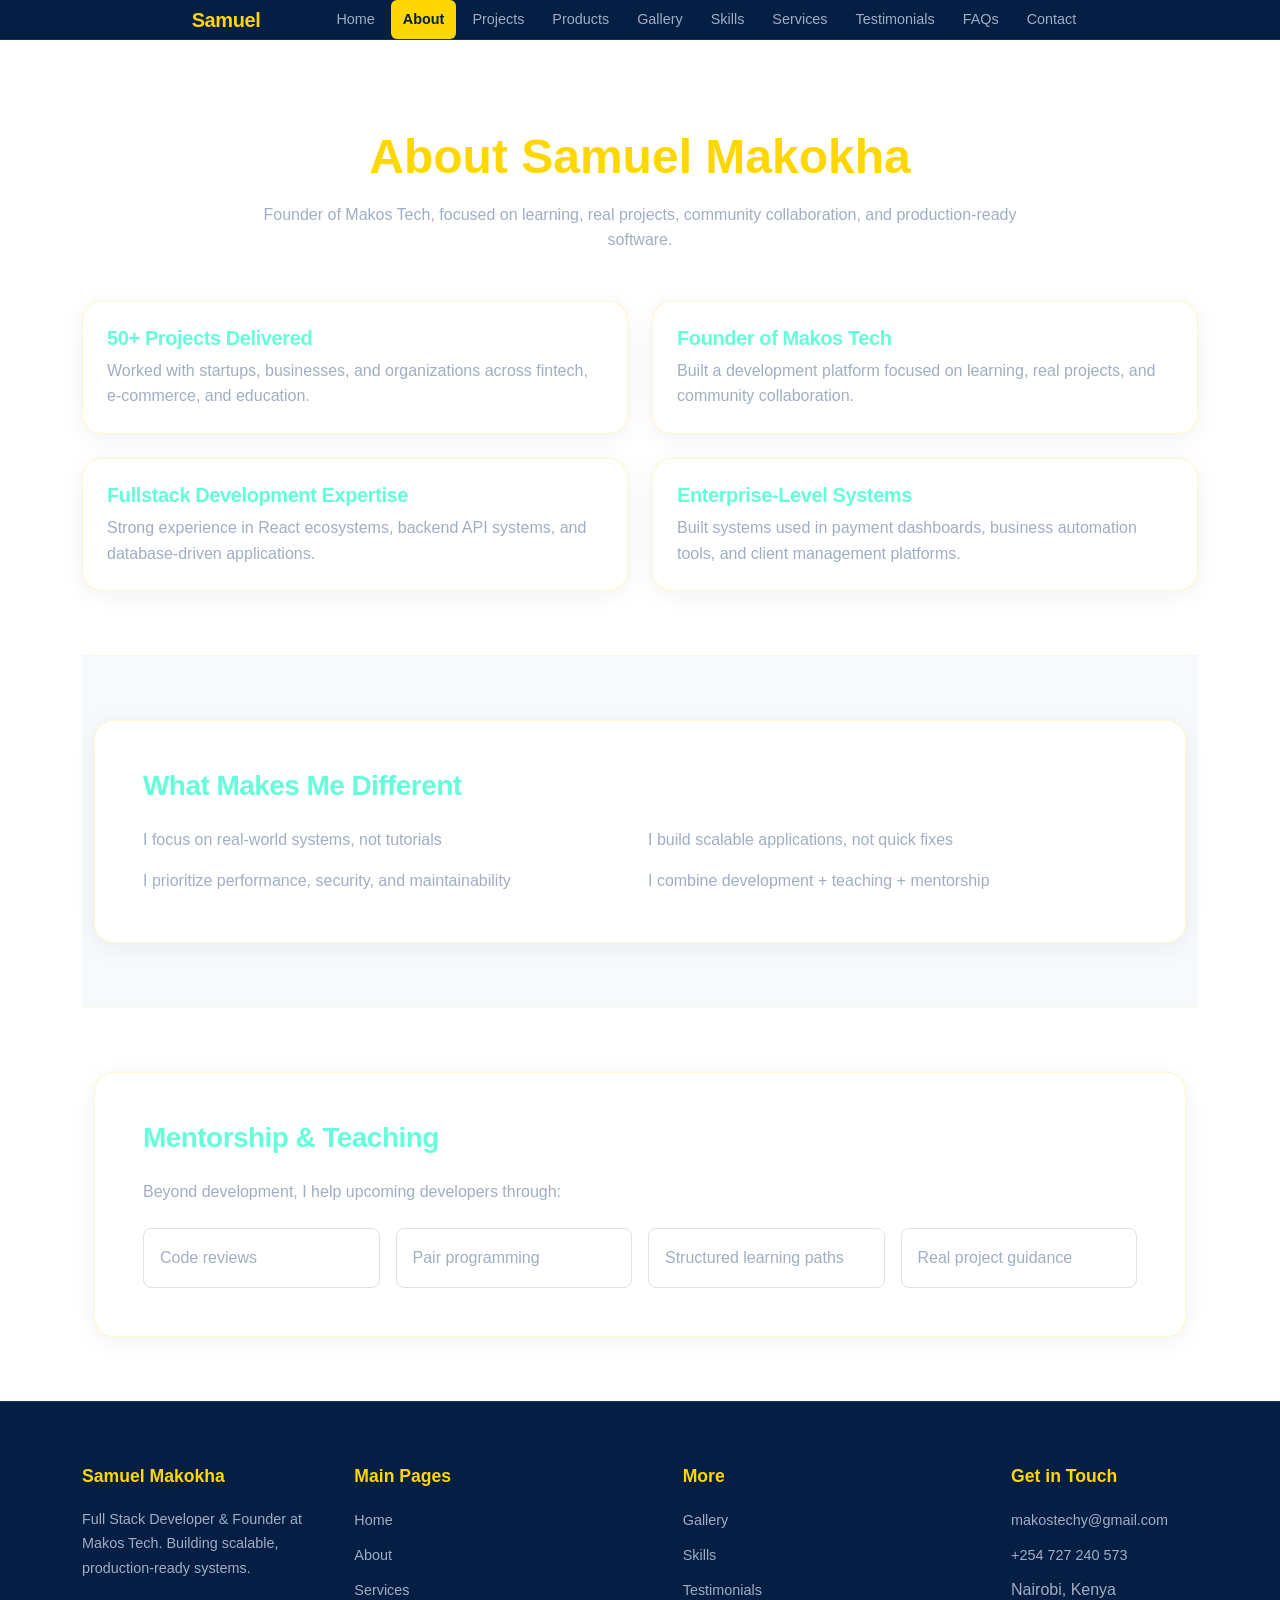
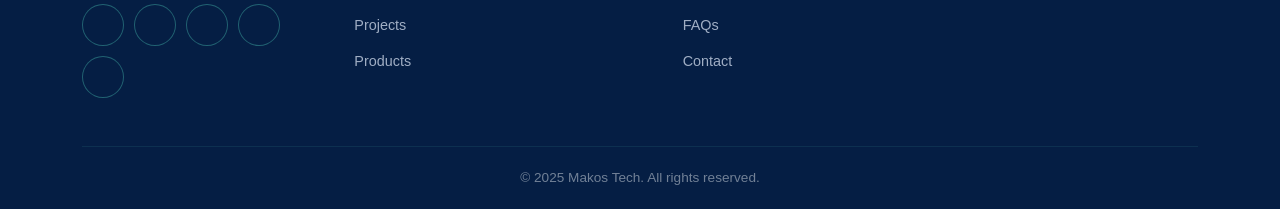
==== about.html @ fe68d0ce "footer to be global" ====
<!DOCTYPE html>
<html lang="en">
<head>
  <meta charset="utf-8">
  <meta name="viewport" content="width=device-width, initial-scale=1">
  <title>About - Samuel Makokha</title>
  <link href="https://cdn.jsdelivr.net/npm/bootstrap@5.3.8/dist/css/bootstrap.min.css" rel="stylesheet">
  <link rel="stylesheet" href="style.css">
</head>
<body>
  <nav class="nav" aria-label="Main navigation">
    <div class="nav-wrap">
      <a class="nav-brand" href="index.html">Samuel</a>
      <input class="nav-check" id="nav-open" type="checkbox" aria-label="Open navigation">
      <label class="nav-toggle" for="nav-open" aria-label="Toggle navigation">
        <span></span>
        <span></span>
        <span></span>
      </label>
      <div class="nav-menu">
        <ul class="nav-list">
          <li class="nav-item"><a class="nav-link" href="index.html">Home</a></li>
          <li class="nav-item"><a class="nav-link is-active" href="about.html">About</a></li>
          <li class="nav-item"><a class="nav-link" href="projects.html">Projects</a></li>
          <li class="nav-item"><a class="nav-link" href="products.html">Products</a></li>
          <li class="nav-item"><a class="nav-link" href="gallery.html">Gallery</a></li>
          <li class="nav-item"><a class="nav-link" href="skills.html">Skills</a></li>
          <li class="nav-item"><a class="nav-link" href="services.html">Services</a></li>
          <li class="nav-item"><a class="nav-link" href="testimonials.html">Testimonials</a></li>
          <li class="nav-item"><a class="nav-link" href="faqs.html">FAQs</a></li>
          <li class="nav-item"><a class="nav-link" href="contact.html">Contact</a></li>
        </ul>
      </div>
    </div>
  </nav>

  <main class="container mt-4">
    <section class="section-block">
      <div class="text-center mb-5">
        <h1 class="page-title display-5 mb-3">About Samuel Makokha</h1>
        <p class="section-subtitle mx-auto" style="max-width: 760px;">Founder of Makos Tech, focused on learning, real projects, community collaboration, and production-ready software.</p>
      </div>

      <div class="row g-4">
        <div class="col-md-6">
          <article class="soft-card p-4 h-100">
            <h3 class="section-heading h5 mb-2">50+ Projects Delivered</h3>
            <p class="mb-0">Worked with startups, businesses, and organizations across fintech, e-commerce, and education.</p>
          </article>
        </div>
        <div class="col-md-6">
          <article class="soft-card p-4 h-100">
            <h3 class="section-heading h5 mb-2">Founder of Makos Tech</h3>
            <p class="mb-0">Built a development platform focused on learning, real projects, and community collaboration.</p>
          </article>
        </div>
        <div class="col-md-6">
          <article class="soft-card p-4 h-100">
            <h3 class="section-heading h5 mb-2">Fullstack Development Expertise</h3>
            <p class="mb-0">Strong experience in React ecosystems, backend API systems, and database-driven applications.</p>
          </article>
        </div>
        <div class="col-md-6">
          <article class="soft-card p-4 h-100">
            <h3 class="section-heading h5 mb-2">Enterprise-Level Systems</h3>
            <p class="mb-0">Built systems used in payment dashboards, business automation tools, and client management platforms.</p>
          </article>
        </div>
      </div>
    </section>

    <section class="section-block bg-blue-soft">
      <div class="container">
        <div class="soft-card p-4 p-md-5 mx-auto">
          <h2 class="section-heading h3 mb-4">What Makes Me Different</h2>
          <div class="row g-3">
            <div class="col-md-6">
              <p class="mb-0">I focus on real-world systems, not tutorials</p>
            </div>
            <div class="col-md-6">
              <p class="mb-0">I build scalable applications, not quick fixes</p>
            </div>
            <div class="col-md-6">
              <p class="mb-0">I prioritize performance, security, and maintainability</p>
            </div>
            <div class="col-md-6">
              <p class="mb-0">I combine development + teaching + mentorship</p>
            </div>
          </div>
        </div>
      </div>
    </section>

    <section class="section-block bg-white">
      <div class="container">
        <div class="soft-card p-4 p-md-5 mx-auto">
          <h2 class="section-heading h3 mb-4">Mentorship & Teaching</h2>
          <p class="section-subtitle mb-4">Beyond development, I help upcoming developers through:</p>
          <div class="row g-3">
            <div class="col-md-6 col-lg-3"><div class="feature-card border rounded-3 p-3 h-100">Code reviews</div></div>
            <div class="col-md-6 col-lg-3"><div class="feature-card border rounded-3 p-3 h-100">Pair programming</div></div>
            <div class="col-md-6 col-lg-3"><div class="feature-card border rounded-3 p-3 h-100">Structured learning paths</div></div>
            <div class="col-md-6 col-lg-3"><div class="feature-card border rounded-3 p-3 h-100">Real project guidance</div></div>
          </div>
        </div>
      </div>
    </section>
</main>

  <footer class="site-footer">
    <div class="container">
      <div class="footer-grid">
        <div class="footer-col">
          <h4 class="footer-heading">Samuel Makokha</h4>
          <p class="footer-text">Full Stack Developer & Founder at Makos Tech. Building scalable, production-ready systems.</p>
          <div class="social-links">
            <a class="social-link" href="https://github.com/makos-757" target="_blank" rel="noopener noreferrer" aria-label="GitHub"><i class="fa-brands fa-github"></i></a>
            <a class="social-link" href="https://www.linkedin.com/company/makos-tech/?viewAsMember=true" target="_blank" rel="noopener noreferrer" aria-label="LinkedIn"><i class="fa-brands fa-linkedin"></i></a>
            <a class="social-link" href="https://www.tiktok.com/@makostech" target="_blank" rel="noopener noreferrer" aria-label="TikTok"><i class="fa-brands fa-tiktok"></i></a>
            <a class="social-link" href="https://www.instagram.com/makostech/" target="_blank" rel="noopener noreferrer" aria-label="Instagram"><i class="fa-brands fa-instagram"></i></a>
            <a class="social-link" href="https://chat.whatsapp.com/KTQZyUIT5fdFhm53N8FenB?s=cl&p=i&ilr=4" target="_blank" rel="noopener noreferrer" aria-label="WhatsApp"><i class="fa-brands fa-whatsapp"></i></a>
          </div>
        </div>

        <div class="footer-col">
          <h4 class="footer-heading">Main Pages</h4>
          <ul class="footer-links">
            <li><a href="index.html">Home</a></li>
            <li><a href="about.html">About</a></li>
            <li><a href="services.html">Services</a></li>
            <li><a href="projects.html">Projects</a></li>
            <li><a href="products.html">Products</a></li>
          </ul>
        </div>

        <div class="footer-col">
          <h4 class="footer-heading">More</h4>
          <ul class="footer-links">
            <li><a href="gallery.html">Gallery</a></li>
            <li><a href="skills.html">Skills</a></li>
            <li><a href="testimonials.html">Testimonials</a></li>
            <li><a href="faqs.html">FAQs</a></li>
            <li><a href="contact.html">Contact</a></li>
          </ul>
        </div>

        <div class="footer-col">
          <h4 class="footer-heading">Get in Touch</h4>
          <ul class="footer-links">
            <li><a href="mailto:makostechy@gmail.com">makostechy@gmail.com</a></li>
            <li><a href="tel:+254727240573">+254 727 240 573</a></li>
            <li>Nairobi, Kenya</li>
          </ul>
        </div>
      </div>

      <div class="footer-bottom">
        <p>&copy; 2025 Makos Tech. All rights reserved.</p>
      </div>
    </div>
  </footer>
  <button id="scrollTopBtn" aria-label="Scroll to top" title="Back to top">&#8593;</button>
  <script src="https://cdn.jsdelivr.net/npm/bootstrap@5.3.8/dist/js/bootstrap.bundle.min.js"></script>
  <script src="main.js"></script>
</body>
</html>
---- style.css ----
/* ---Base Styles--- */
* {
  box-sizing: border-box;
  margin: 0;
  padding: 0;
  font-family: 'Poppins', sans-serif;
}

body {
  background: #ffffff;
  color: #a0aec4;
  line-height: 1.6;
}

a {
  color: #2b6cb0;
  text-decoration: none;
  transition: color 0.2s ease;
}

a:hover {
  color: #ffd700;
}

/* ---Navbar Styles--- */
.nav {
  background: #051e44;
  border-bottom: 1px solid rgba(255, 255, 255, 0.08);
  position: sticky;
  top: 0;
  z-index: 1000;
}

.nav-wrap {
  align-items: center;
  display: flex;
  gap: 4rem;
  margin: 0 auto;
  max-width: 1200px;
  padding: 0 1rem;
  position: relative;
}

.nav-brand {
  color: #ffd700;
  font-weight: 700;
  font-size: 1.25rem;
  text-decoration: none;
  letter-spacing: -0.02em;
}

.nav-menu {
  align-items: center;
  display: flex;
  margin-left: auto;
}

.nav-list {
  align-items: center;
  display: flex;
  gap: 0.25rem;
  list-style: none;
  margin: 0;
  padding: 0;
}

.nav-link {
  border-radius: 0.375rem;
  color: #a0aec4;
  display: block;
  padding: 0.5rem 0.75rem;
  text-decoration: none;
  font-size: 0.9rem;
  font-weight: 500;
  transition: background-color 0.2s ease, color 0.2s ease, transform 0.2s ease;
}

.nav-link:hover,
.nav-link:focus {
  background: rgba(255, 215, 0, 0.1);
  color: #ffd700;
}

.nav-link.is-active {
  background: #ffd700;
  color: #051e44;
  font-weight: 600;
}

.nav-check {
  display: none;
}

.nav-toggle {
  align-items: center;
  background: transparent;
  border: 1px solid rgba(255, 255, 255, 0.2);
  border-radius: 0.375rem;
  cursor: pointer;
  display: none;
  flex-direction: column;
  gap: 4px;
  justify-content: center;
  padding: 0.4rem 0.5rem;
  transition: background-color 0.2s ease;
}

.nav-toggle:hover {
  background: rgba(255, 215, 0, 0.1);
}

.nav-toggle span {
  background: #ffd700;
  border-radius: 999px;
  display: block;
  height: 2px;
  width: 20px;
}

/* ---Section Styles--- */
.section-block {
  padding: 4rem 0;
}

.section-block.compact {
  padding: 3rem 0;
}

.section-heading {
  color: #64ffda;
  font-weight: 800;
  letter-spacing: -0.02em;
}

.section-subtitle {
  color: #a0aec4;
}

/* ---Hero Styles--- */
.hero-section {
  background: #ffffff;
  border-bottom: 1px solid rgba(255, 215, 0, 0.15);
  overflow: hidden;
  position: relative;
}

.hero-section::before,
.hero-section::after {
  background: rgba(255, 215, 0, 0.06);
  border-radius: 999px;
  content: "";
  filter: blur(48px);
  position: absolute;
}

.hero-section::before {
  height: 18rem;
  left: -4rem;
  top: 4rem;
  width: 18rem;
}

.hero-section::after {
  height: 24rem;
  opacity: 0.5;
  right: -6rem;
  bottom: -8rem;
  width: 24rem;
}

.hero-left-card,
.hero-right-card,
.soft-card,
.project-card,
.skill-card,
.contact-card {
  background: #ffffff;
  border: 1px solid rgba(255, 215, 0, 0.2);
  border-radius: 1.25rem;
  box-shadow: 0 4px 24px rgba(5, 30, 68, 0.06);
}

.hero-left-card {
  align-items: center;
  display: flex;
  flex-direction: column;
  justify-content: center;
  min-height: 100%;
  padding: 2rem;
  text-align: center;
}

.hero-image {
  border: 4px solid rgba(255, 215, 0, 0.2);
  border-radius: 2rem;
  height: 100%;
  max-height: 420px;
  object-fit: cover;
  width: 100%;
}

/* ---Cards & Components--- */
.pill {
  align-items: center;
  background: rgba(255, 215, 0, 0.08);
  border: 1px solid rgba(255, 215, 0, 0.25);
  border-radius: 999px;
  color: #ffd700;
  display: inline-flex;
  font-size: 0.9rem;
  font-weight: 700;
  gap: 0.4rem;
  margin-bottom: 1rem;
  padding: 0.45rem 0.85rem;
}

.service-card,
.feature-card,
.project-card,
.skill-card,
.contact-card {
  transition: transform 0.2s ease, border-color 0.2s ease, box-shadow 0.2s ease;
}

.service-card:hover,
.feature-card:hover,
.project-card:hover,
.skill-card:hover,
.contact-card:hover {
  border-color: #ffd700;
  box-shadow: 0 8px 32px rgba(255, 215, 0, 0.1);
  transform: translateY(-3px);
}

.skill-group {
  background: #ffffff;
  border: 1px solid rgba(255, 215, 0, 0.2);
  border-radius: 1rem;
  padding: 1.5rem;
}

.skill-row {
  margin-bottom: 1rem;
}

.skill-label {
  color: #1a202c;
  font-size: 0.95rem;
  font-weight: 700;
}

.skill-percent {
  color: #ffd700;
  font-weight: 800;
}

.skill-track {
  background: rgba(255, 215, 0, 0.12);
  border-radius: 999px;
  height: 0.65rem;
  overflow: hidden;
}

.skill-fill {
  background: linear-gradient(90deg, #ffd700, #e6c200);
  border-radius: 999px;
  height: 100%;
}

.page-title {
  color: #64ffda;
  font-weight: 800;
}

/* ---Utility Classes--- */
.bg-blue-soft {
  background: #f7fafc;
  border-bottom: 1px solid rgba(255, 215, 0, 0.08);
  border-top: 1px solid rgba(255, 215, 0, 0.08);
}

.bg-white {
  background: #ffffff;
}

.bg-blue-dark {
  background: #051e44;
  color: #a0aec4;
}

.text-primary {
  color: #ffd700 !important;
}

.text-dark {
  color: #1a202c !important;
}

.text-secondary {
  color: #a0aec4 !important;
}

.text-muted {
  color: #a0aec4 !important;
}

.text-blue {
  color: #64ffda !important;
}

.lead {
  color: #1a202c;
  font-weight: 600;
}

.display-5 {
  color: #ffd700;
}

.badge {
  font-weight: 600;
}

/* ---Lists--- */
.list-check {
  list-style: none;
  padding-left: 0;
}

.list-check li {
  margin-bottom: 0.5rem;
  padding-left: 1.75rem;
  position: relative;
}

.list-check li::before {
  color: #ffd700;
  content: "✓";
  font-weight: 900;
  left: 0;
  position: absolute;
}

.feature-list {
  padding-left: 1.25rem;
}

.feature-list li {
  margin-bottom: 0.35rem;
}

/* ---Social Links--- */
.social-links {
  display: flex;
  flex-wrap: wrap;
  gap: 0.65rem;
}

.social-link {
  align-items: center;
  background: #051e44;
  border: 1px solid rgba(100, 255, 218, 0.3);
  border-radius: 999px;
  color: #64ffda;
  display: inline-flex;
  font-weight: 800;
  height: 2.6rem;
  justify-content: center;
  text-decoration: none;
  transition: all 0.2s ease;
  width: 2.6rem;
}

.social-link:hover {
  background: #64ffda;
  color: #051e44;
  border-color: #64ffda;
  transform: translateY(-2px);
}

/* ---FAQs Accordion--- */
.accordion-button {
  color: #1a202c;
  font-size: 1rem;
  font-weight: 600;
}

.accordion-button:not(.collapsed) {
  background: rgba(255, 215, 0, 0.08);
  color: #051e44;
  box-shadow: inset 0 -1px 0 rgba(5, 30, 68, 0.08);
}

.accordion-button:focus {
  box-shadow: 0 0 0 0.25rem rgba(255, 215, 0, 0.2);
  border-color: #ffd700;
}

/* ---Contact Form--- */
.form-control,
.form-select {
  border: 1px solid rgba(255, 215, 0, 0.2);
  border-radius: 0.5rem;
  padding: 0.65rem 1rem;
}

.form-control:focus,
.form-select:focus {
  border-color: #ffd700;
  box-shadow: 0 0 0 0.25rem rgba(255, 215, 0, 0.1);
}

.form-label {
  color: #1a202c;
  font-size: 0.9rem;
  font-weight: 700;
  margin-bottom: 0.35rem;
}

/* ---Buttons--- */
.btn-primary {
  background: #ffd700;
  border: none;
  color: #051e44;
  font-weight: 700;
}

.btn-primary:hover {
  background: #e6c200;
  color: #051e44;
}

.btn-outline-primary {
  border-color: #ffd700;
  color: #051e44;
}

.btn-outline-primary:hover {
  background: #ffd700;
  color: #051e44;
}

.btn-success {
  background: #051e44;
  border: none;
  color: #ffd700;
  font-weight: 700;
}

.btn-success:hover {
  background: #0a2f66;
  color: #ffd700;
}

.btn-outline-dark {
  border-color: #a0aec4;
  color: #1a202c;
}

.btn-outline-dark:hover {
  background: #1a202c;
  color: #ffffff;
}

/* ---Scroll To Top--- */
#scrollTopBtn {
  background: #051e44;
  border: 2px solid #64ffda;
  border-radius: 50%;
  bottom: 2rem;
  color: #64ffda;
  cursor: pointer;
  display: none;
  font-size: 1.25rem;
  height: 3rem;
  line-height: 1;
  position: fixed;
  right: 2rem;
  width: 3rem;
  z-index: 999;
  align-items: center;
  justify-content: center;
  transition: background 0.2s ease, color 0.2s ease, transform 0.2s ease;
}

#scrollTopBtn:hover {
  background: #64ffda;
  color: #051e44;
  transform: translateY(-2px);
}

/* ---Footer--- */
.site-footer {
  background: #051e44;
  border-top: 1px solid rgba(100, 255, 218, 0.1);
  padding: 4rem 0 0;
}

.footer-grid {
  display: grid;
  grid-template-columns: 1.2fr 1.5fr 1.5fr 1fr;
  gap: 3rem;
}

.footer-heading {
  color: #ffd700;
  font-size: 1.1rem;
  font-weight: 700;
  margin-bottom: 1.25rem;
}

.footer-text {
  color: #a0aec4;
  font-size: 0.9rem;
  line-height: 1.7;
  margin-bottom: 1.5rem;
  max-width: 280px;
}

.footer-links {
  list-style: none;
  padding: 0;
  margin: 0;
}

.footer-links li {
  margin-bottom: 0.6rem;
}

.footer-links li a {
  color: #a0aec4;
  font-size: 0.9rem;
  text-decoration: none;
  transition: color 0.2s ease, padding-left 0.2s ease;
}

.footer-links li a:hover {
  color: #64ffda;
  padding-left: 4px;
}

.footer-bottom {
  border-top: 1px solid rgba(100, 255, 218, 0.08);
  margin-top: 3rem;
  padding: 1.25rem 0;
  text-align: center;
}

.footer-bottom p {
  color: #718096;
  font-size: 0.85rem;
  margin: 0;
}

/* ---Responsive--- */
@media (max-width: 768px) {
  #scrollTopBtn {
    bottom: 1.25rem;
    right: 1.25rem;
    height: 2.5rem;
    width: 2.5rem;
    font-size: 1rem;
  }

  .nav-wrap {
    justify-content: space-between;
  }

  .nav-brand {
    margin-right: auto;
  }

  .nav-toggle {
    display: inline-flex;
  }

  .nav-menu {
    position: absolute;
    top: 100%;
    right: 0;
    display: flex;
    align-items: stretch;
    width: min(18rem, calc(100vw - 2rem));
    background: #051e44;
    border: 1px solid rgba(255, 215, 0, 0.15);
    border-radius: 0 0 0.75rem 0.75rem;
    box-shadow: 0 10px 24px rgba(0, 0, 0, 0.15);
    overflow: hidden;
    max-height: 0;
    opacity: 0;
    pointer-events: none;
    transform: translateY(-4px);
    transform-origin: top right;
    transition: max-height 0.35s ease, opacity 0.3s ease, transform 0.3s ease;
  }

  .nav-check:checked ~ .nav-menu {
    max-height: 420px;
    opacity: 1;
    pointer-events: auto;
    transform: translateY(0);
  }

  .nav-list {
    flex-direction: column;
    align-items: stretch;
    width: 100%;
    padding: 0.5rem;
  }

  .nav-link {
    padding: 0.75rem 1rem;
    border-radius: 0.5rem;
    color: #a0aec4;
  }

  .nav-link:hover,
  .nav-link:focus {
    background: rgba(255, 215, 0, 0.1);
    color: #ffd700;
    transform: translateX(2px);
  }

  .nav-link.is-active {
    background: #ffd700;
    color: #051e44;
  }

  .section-block {
    padding: 3rem 0;
  }

  .site-footer {
    padding: 3rem 0 0;
  }

  .footer-grid {
    grid-template-columns: 1fr;
    gap: 2.5rem;
  }

  .footer-col {
    text-align: center;
  }

  .footer-text {
    max-width: 100%;
  }

  .social-links {
    justify-content: center;
  }
}
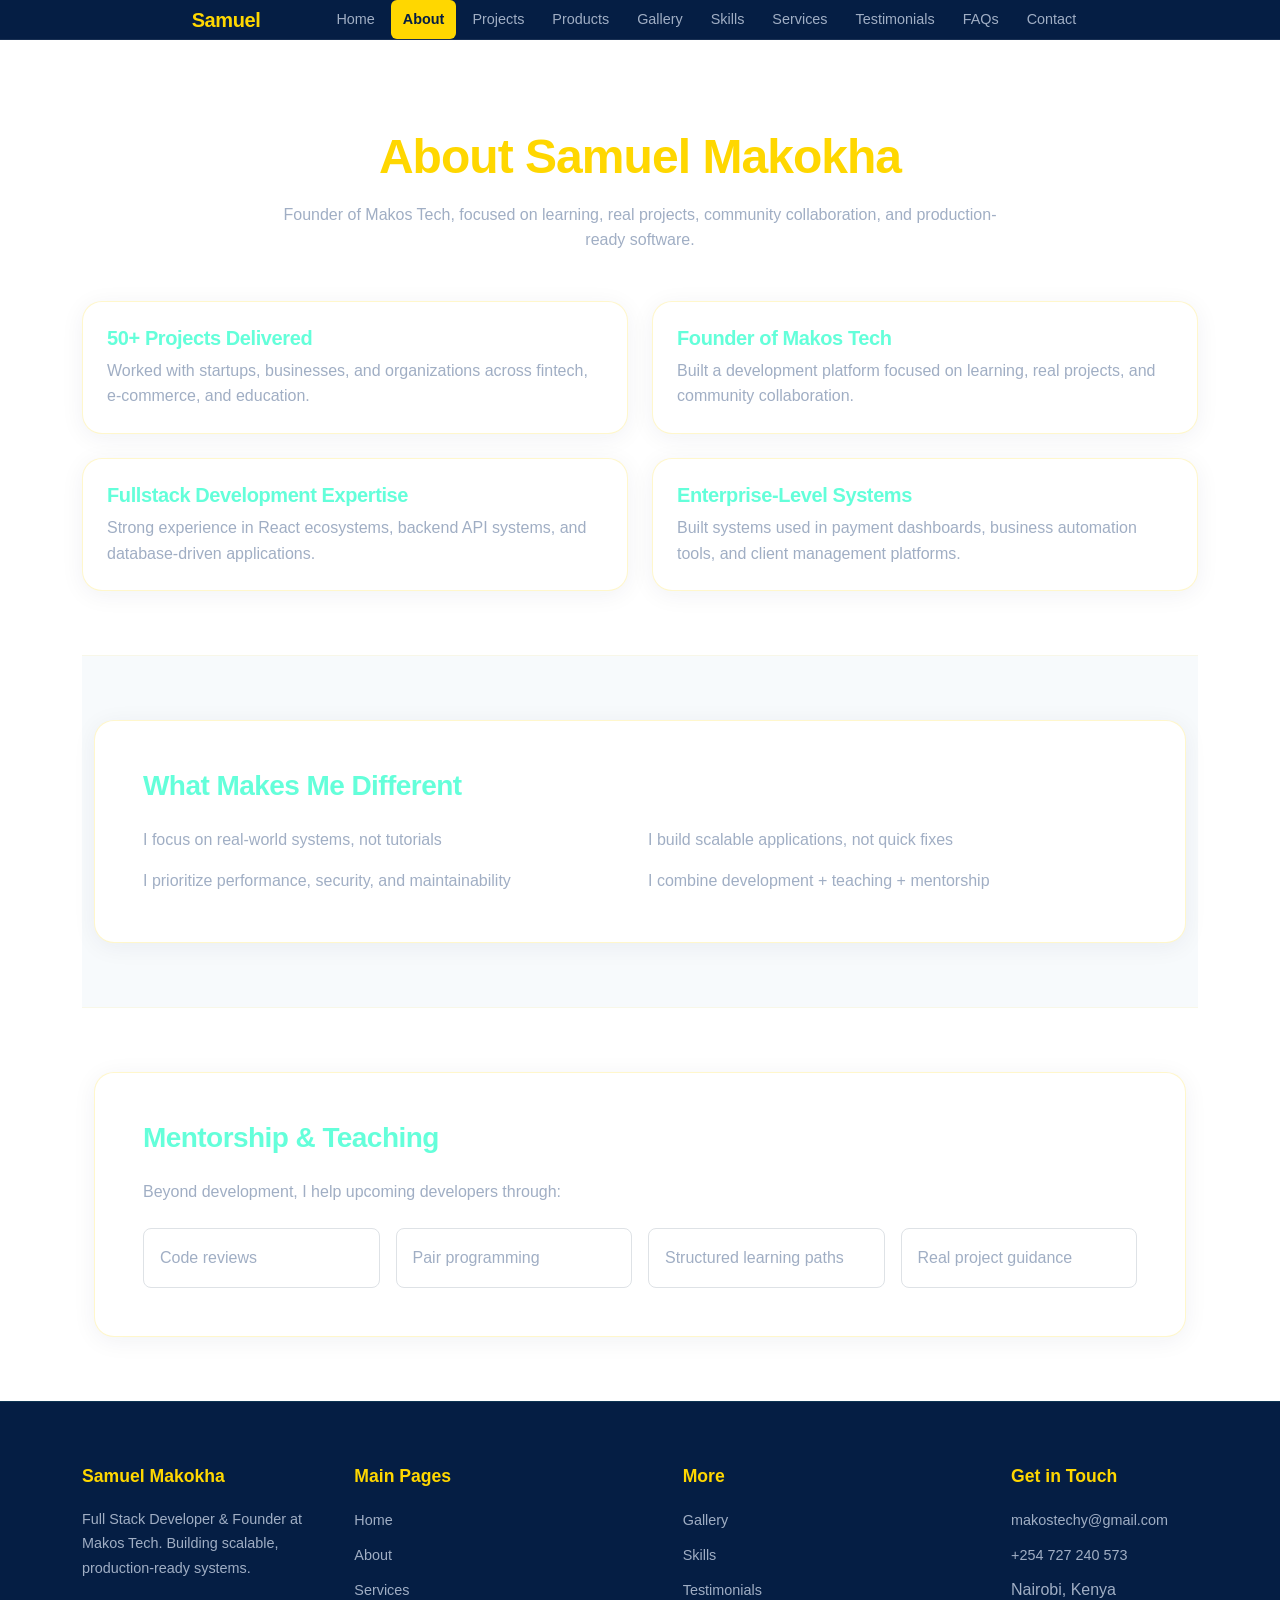
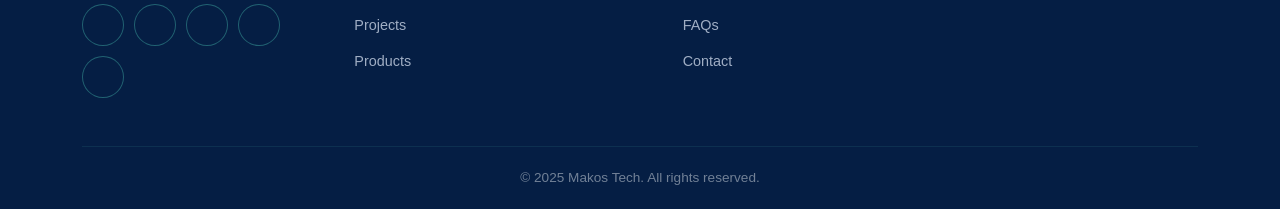
==== commit 1c6cf36b: "Unify page heading styles" ====
--- a/about.html
+++ b/about.html
@@ -37,8 +37,8 @@
   <main class="container mt-4">
     <section class="section-block">
       <div class="text-center mb-5">
-        <h1 class="page-title display-5 mb-3">About Samuel Makokha</h1>
-        <p class="section-subtitle mx-auto" style="max-width: 760px;">Founder of Makos Tech, focused on learning, real projects, community collaboration, and production-ready software.</p>
+        <h1 class="section-heading display-5 mb-3">About Samuel Makokha</h1>
+        <p class="section-subtitle subtitle-box">Founder of Makos Tech, focused on learning, real projects, community collaboration, and production-ready software.</p>
       </div>
 
       <div class="row g-4">
--- a/style.css
+++ b/style.css
@@ -267,9 +267,30 @@
   height: 100%;
 }
 
-.page-title {
+
+/* ---Unified Utilities--- */
+.pill-teal {
+  background: rgba(100, 255, 218, 0.08);
+  border-color: rgba(100, 255, 218, 0.3);
   color: #64ffda;
-  font-weight: 800;
+}
+
+.badge-gold {
+  background: rgba(255, 215, 0, 0.08);
+  border-color: rgba(255, 215, 0, 0.3);
+  color: #ffd700;
+}
+
+.fill-82 { width: 82%; }
+.fill-85 { width: 85%; }
+.fill-88 { width: 88%; }
+.fill-90 { width: 90%; }
+.fill-92 { width: 92%; }
+.fill-95 { width: 95%; }
+
+.subtitle-box {
+  margin-inline: auto;
+  max-width: 720px;
 }
 
 /* ---Utility Classes--- */
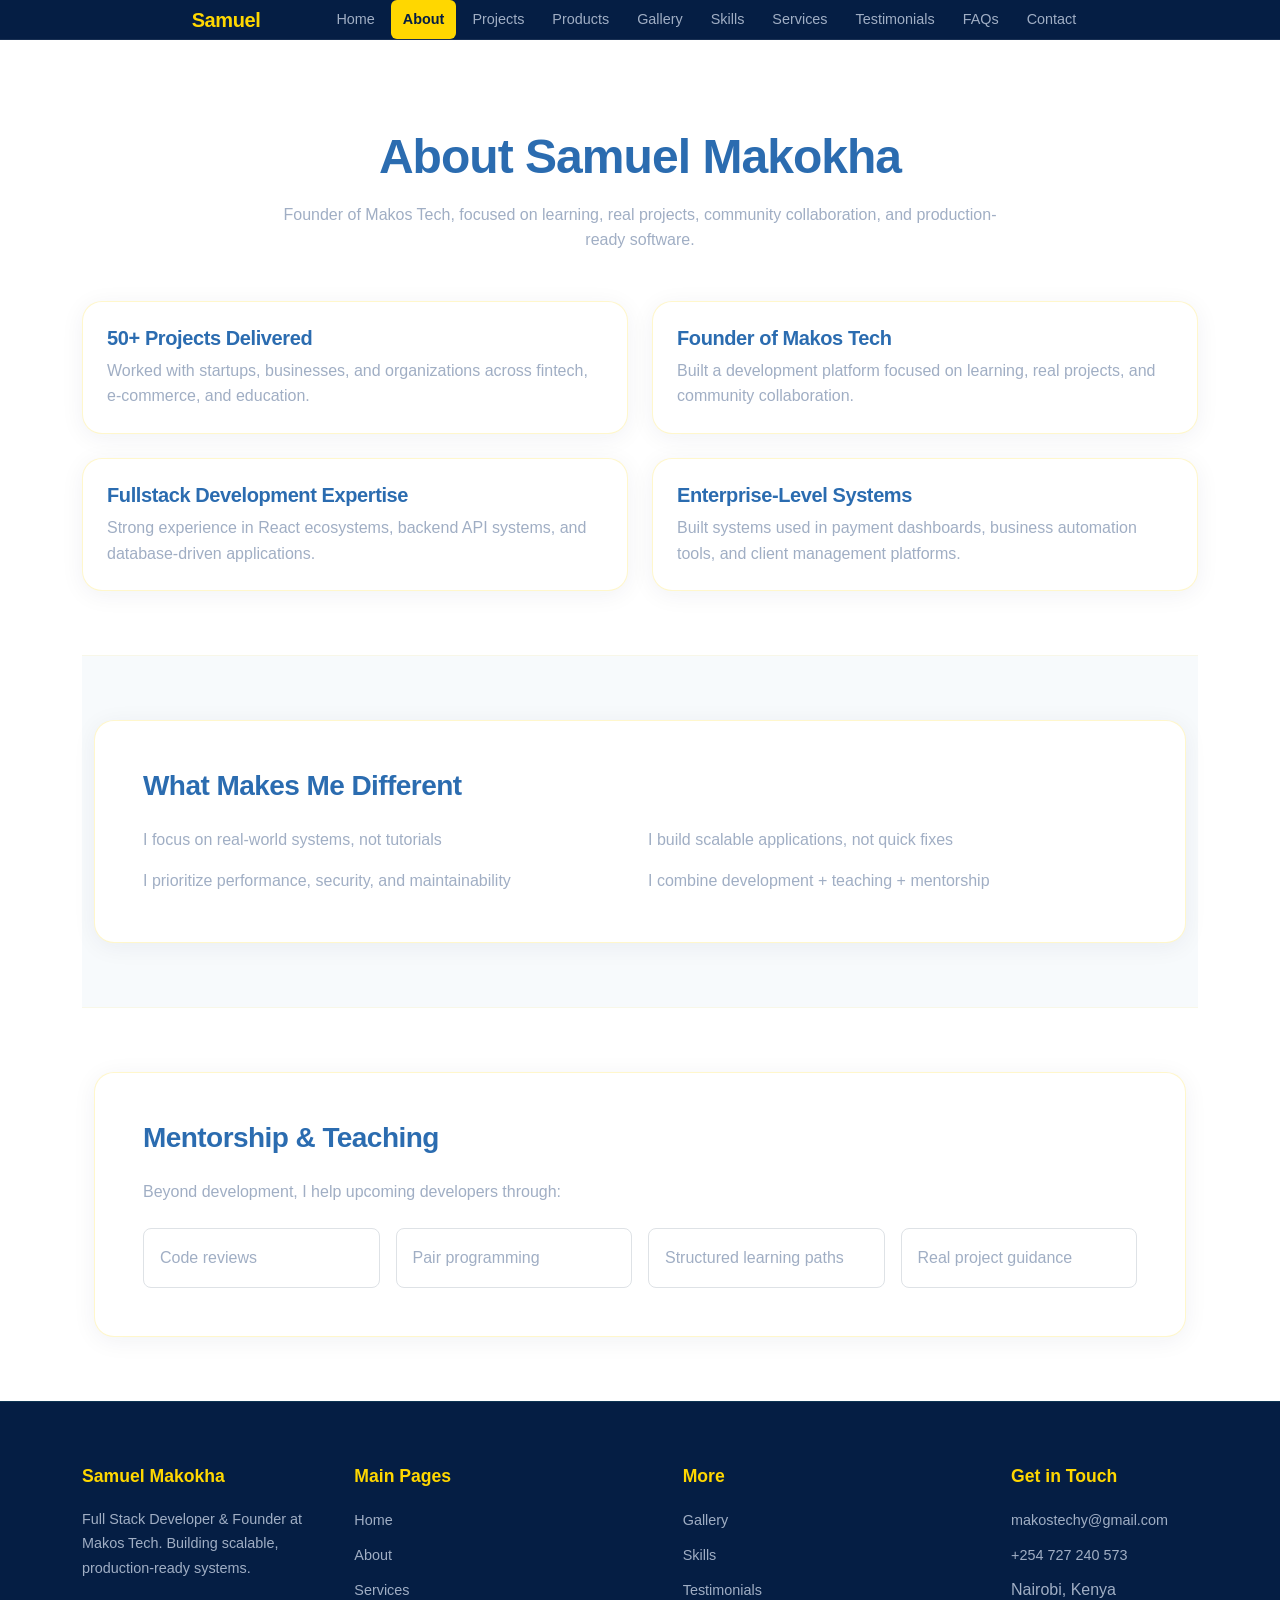
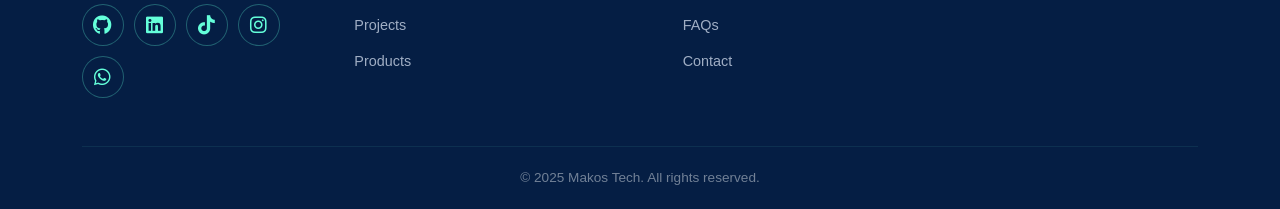
==== commit fe1f66cf: "the social medial link added" ====
--- a/about.html
+++ b/about.html
@@ -5,6 +5,7 @@
   <meta name="viewport" content="width=device-width, initial-scale=1">
   <title>About - Samuel Makokha</title>
   <link href="https://cdn.jsdelivr.net/npm/bootstrap@5.3.8/dist/css/bootstrap.min.css" rel="stylesheet">
+  <link rel="stylesheet" href="https://cdnjs.cloudflare.com/ajax/libs/font-awesome/6.4.2/css/all.min.css" />
   <link rel="stylesheet" href="style.css">
 </head>
 <body>
--- a/style.css
+++ b/style.css
@@ -127,7 +127,7 @@
 }
 
 .section-heading {
-  color: #64ffda;
+  color: #2b6cb0;
   font-weight: 800;
   letter-spacing: -0.02em;
 }
@@ -205,7 +205,7 @@
   background: rgba(255, 215, 0, 0.08);
   border: 1px solid rgba(255, 215, 0, 0.25);
   border-radius: 999px;
-  color: #ffd700;
+  color: #2b6cb0;
   display: inline-flex;
   font-size: 0.9rem;
   font-weight: 700;
@@ -270,9 +270,9 @@
 
 /* ---Unified Utilities--- */
 .pill-teal {
-  background: rgba(100, 255, 218, 0.08);
-  border-color: rgba(100, 255, 218, 0.3);
-  color: #64ffda;
+  background: rgba(43, 108, 176, 0.08);
+  border-color: rgba(43, 108, 176, 0.3);
+  color: #2b6cb0;
 }
 
 .badge-gold {
@@ -335,7 +335,7 @@
 }
 
 .display-5 {
-  color: #ffd700;
+  color: #2b6cb0;
 }
 
 .badge {
@@ -384,6 +384,7 @@
   border-radius: 999px;
   color: #64ffda;
   display: inline-flex;
+  font-size: 1.2rem;
   font-weight: 800;
   height: 2.6rem;
   justify-content: center;
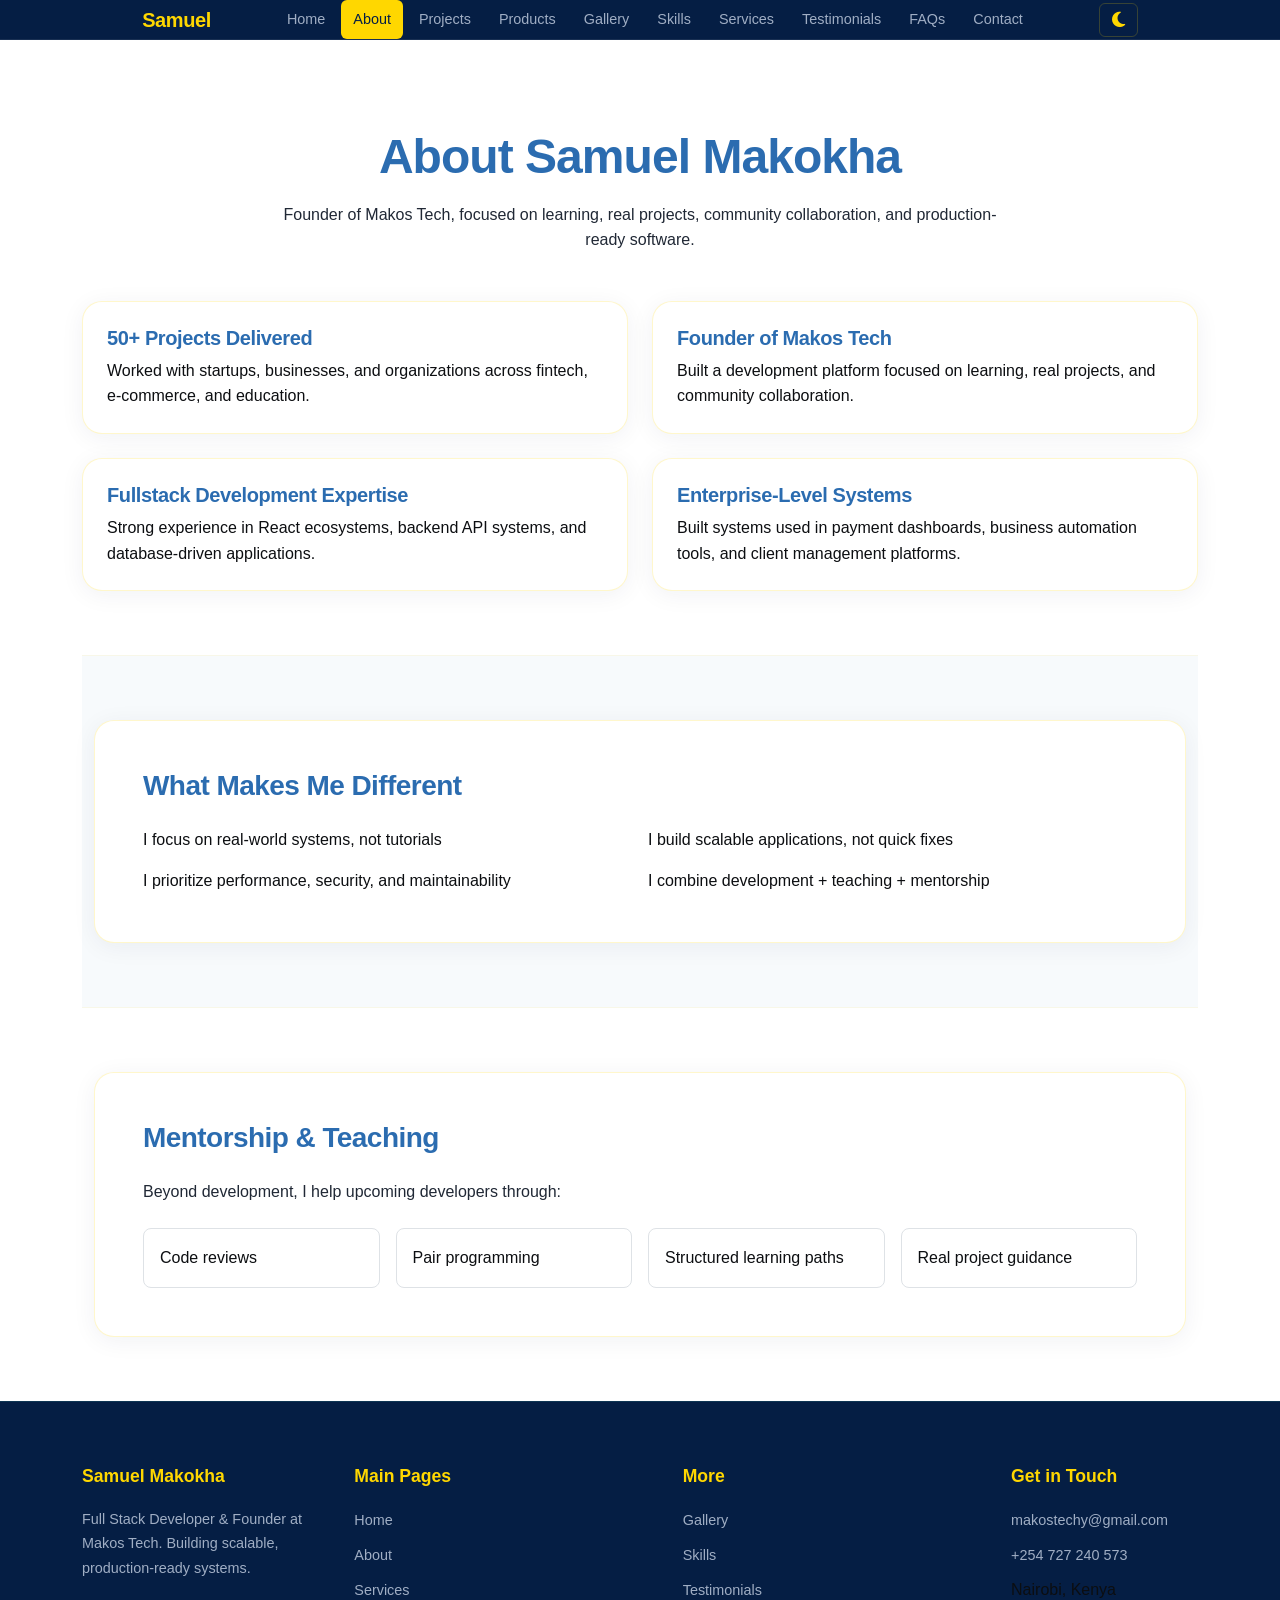
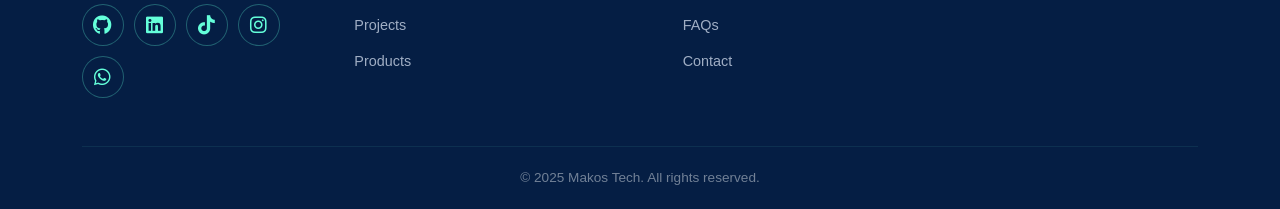
==== commit 51109a9a: "I added the theme toggle to all other pages" ====
--- a/about.html
+++ b/about.html
@@ -7,6 +7,7 @@
   <link href="https://cdn.jsdelivr.net/npm/bootstrap@5.3.8/dist/css/bootstrap.min.css" rel="stylesheet">
   <link rel="stylesheet" href="https://cdnjs.cloudflare.com/ajax/libs/font-awesome/6.4.2/css/all.min.css" />
   <link rel="stylesheet" href="style.css">
+  <link rel="icon" type="image/x-icon" href="/images/MT logo.png">
 </head>
 <body>
   <nav class="nav" aria-label="Main navigation">
@@ -32,6 +33,9 @@
           <li class="nav-item"><a class="nav-link" href="contact.html">Contact</a></li>
         </ul>
       </div>
+      <button id="theme-toggle" class="theme-toggle" aria-label="Toggle dark mode">
+        <i class="fa-solid fa-moon"></i>
+      </button>
     </div>
   </nav>
 
--- a/style.css
+++ b/style.css
@@ -8,7 +8,7 @@
 
 body {
   background: #ffffff;
-  color: #a0aec4;
+  color: #0c0e11;
   line-height: 1.6;
 }
 
@@ -53,6 +53,25 @@
   align-items: center;
   display: flex;
   margin-left: auto;
+}
+
+.theme-toggle {
+  background: transparent;
+  border: 1px solid rgba(255, 215, 0, 0.2);
+  border-radius: 0.375rem;
+  color: #ffd700;
+  cursor: pointer;
+  display: inline-flex;
+  align-items: center;
+  justify-content: center;
+  font-size: 1.1rem;
+  padding: 0.45rem 0.75rem;
+  transition: background-color 0.2s ease, color 0.2s ease;
+}
+
+.theme-toggle:hover {
+  background: rgba(255, 215, 0, 0.1);
+  color: #ffd700;
 }
 
 .nav-list {
@@ -84,7 +103,7 @@
 .nav-link.is-active {
   background: #ffd700;
   color: #051e44;
-  font-weight: 600;
+  font-weight: 500;
 }
 
 .nav-check {
@@ -133,7 +152,7 @@
 }
 
 .section-subtitle {
-  color: #a0aec4;
+  color: #202835;
 }
 
 /* ---Hero Styles--- */
@@ -232,6 +251,19 @@
   transform: translateY(-3px);
 }
 
+.bg-blue-soft img {
+  max-height: 240px;
+}
+
+.project-card {
+  padding: 1rem;
+}
+
+.project-card img {
+  max-height: 180px;
+  object-fit: cover;
+}
+
 .skill-group {
   background: #ffffff;
   border: 1px solid rgba(255, 215, 0, 0.2);
@@ -590,6 +622,14 @@
 
   .nav-brand {
     margin-right: auto;
+  }
+
+  .nav-toggle {
+    order: 2;
+  }
+
+  .theme-toggle {
+    order: 1;
   }
 
   .nav-toggle {
@@ -623,6 +663,12 @@
     transform: translateY(0);
   }
 
+  .theme-toggle-mobile {
+    display: block;
+    margin: 0.5rem;
+    text-align: center;
+  }
+
   .nav-list {
     flex-direction: column;
     align-items: stretch;
@@ -673,3 +719,116 @@
     justify-content: center;
   }
 }
+
+/* ---Dark Mode Styles--- */
+body.dark-mode {
+  background: #0a1128;
+  color: #e2e8f0;
+}
+
+body.dark-mode .nav {
+  background: #051e44;
+}
+
+body.dark-mode .hero-section,
+body.dark-mode .hero-left-card,
+body.dark-mode .hero-right-card,
+body.dark-mode .soft-card,
+body.dark-mode .project-card,
+body.dark-mode .skill-card,
+body.dark-mode .contact-card,
+body.dark-mode .service-card,
+body.dark-mode .feature-card,
+body.dark-mode .skill-group {
+  background: #1a202c;
+  border-color: rgba(255, 215, 0, 0.3);
+}
+
+body.dark-mode .section-heading,
+body.dark-mode .display-5 {
+  color: #64ffda;
+}
+
+body.dark-mode .lead,
+body.dark-mode .text-dark {
+  color: #e2e8f0 !important;
+}
+
+body.dark-mode .section-subtitle {
+  color: #cbd5e0;
+}
+
+body.dark-mode .text-secondary {
+  color: #a0aec4 !important;
+}
+
+body.dark-mode .nav-link,
+body.dark-mode .footer-text,
+body.dark-mode .footer-links li a {
+  color: #cbd5e0;
+}
+
+body.dark-mode .nav-link:hover,
+body.dark-mode .nav-link:focus {
+  background: rgba(100, 255, 218, 0.1);
+  color: #64ffda;
+}
+
+body.dark-mode .social-link {
+  background: #1a202c;
+  border-color: rgba(100, 255, 218, 0.3);
+  color: #64ffda;
+}
+
+body.dark-mode .social-link:hover {
+  background: #64ffda;
+  color: #0a1128;
+}
+
+body.dark-mode .bg-blue-soft {
+  background: #1a202c;
+  border-color: rgba(100, 255, 218, 0.1);
+}
+
+body.dark-mode .badge {
+  background: rgba(100, 255, 218, 0.1);
+  border-color: rgba(100, 255, 218, 0.3);
+  color: #64ffda;
+}
+
+body.dark-mode .hero-image {
+  border-color: rgba(100, 255, 218, 0.2);
+}
+
+body.dark-mode .pill,
+body.dark-mode .pill-teal {
+  background: rgba(100, 255, 218, 0.08);
+  border-color: rgba(100, 255, 218, 0.3);
+  color: #64ffda;
+}
+
+body.dark-mode .btn-primary {
+  background: #64ffda;
+  color: #0a1128;
+}
+
+body.dark-mode .btn-primary:hover {
+  background: #4fd9c4;
+  color: #0a1128;
+}
+
+body.dark-mode .btn-success {
+  background: #1a202c;
+  color: #64ffda;
+}
+
+body.dark-mode .btn-success:hover {
+  background: #2d3748;
+  color: #64ffda;
+}
+
+body.dark-mode .nav-check:checked ~ .nav-menu {
+  border-color: rgba(255, 215, 0, 0.15);
+}
+
+/* ---Theme Toggle Responsive--- */
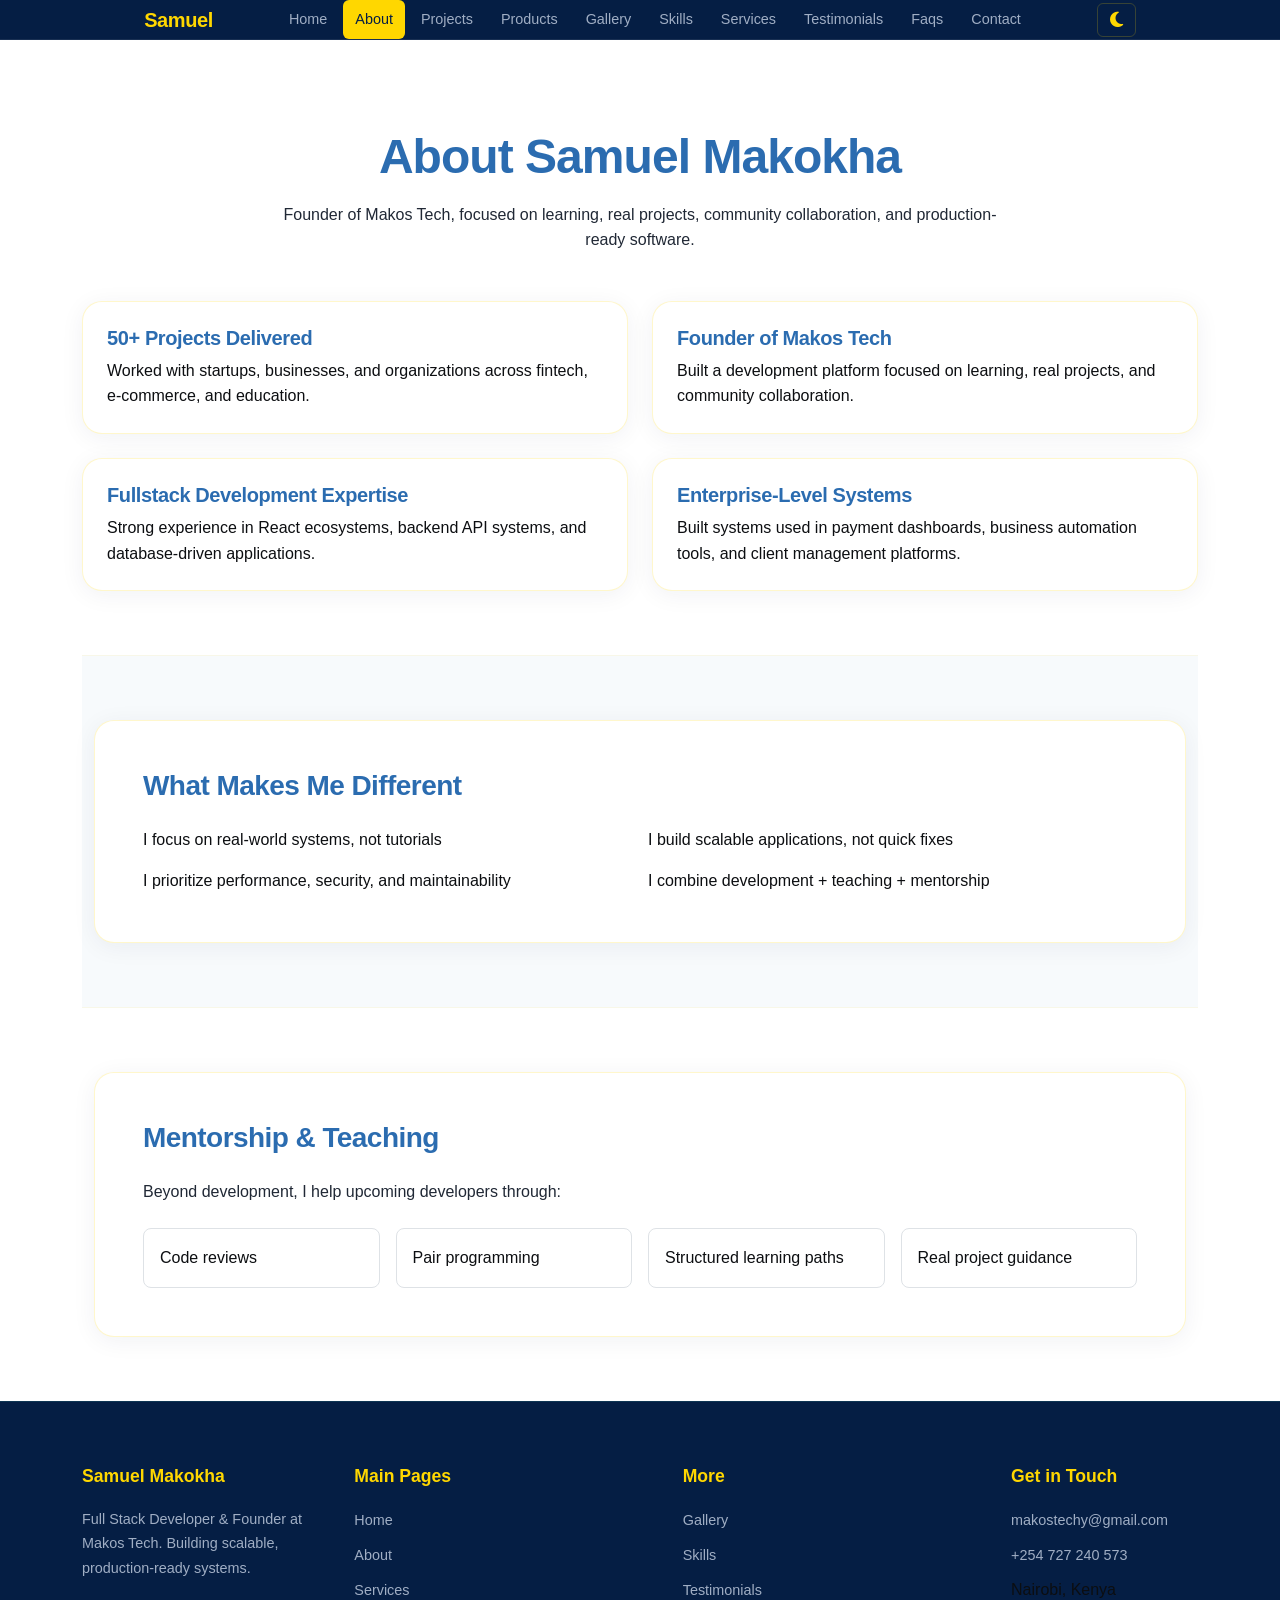
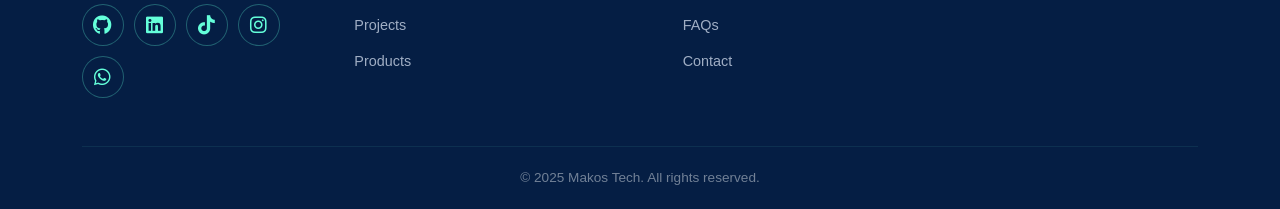
==== commit 09163210: "ensured all files have working links and buttons" ====
--- a/about.html
+++ b/about.html
@@ -29,7 +29,7 @@
           <li class="nav-item"><a class="nav-link" href="skills.html">Skills</a></li>
           <li class="nav-item"><a class="nav-link" href="services.html">Services</a></li>
           <li class="nav-item"><a class="nav-link" href="testimonials.html">Testimonials</a></li>
-          <li class="nav-item"><a class="nav-link" href="faqs.html">FAQs</a></li>
+          <li class="nav-item"><a class="nav-link" href="faqs.html">Faqs</a></li>
           <li class="nav-item"><a class="nav-link" href="contact.html">Contact</a></li>
         </ul>
       </div>
--- a/style.css
+++ b/style.css
@@ -1,4 +1,4 @@
-/* ---Base Styles--- */
+/* ---I set up the base styles here--- */
 * {
   box-sizing: border-box;
   margin: 0;
@@ -22,7 +22,7 @@
   color: #ffd700;
 }
 
-/* ---Navbar Styles--- */
+/* ---I added the sticky navbar here--- */
 .nav {
   background: #051e44;
   border-bottom: 1px solid rgba(255, 255, 255, 0.08);
@@ -136,7 +136,7 @@
   width: 20px;
 }
 
-/* ---Section Styles--- */
+/* ---I defined section spacing here--- */
 .section-block {
   padding: 4rem 0;
 }
@@ -155,7 +155,7 @@
   color: #202835;
 }
 
-/* ---Hero Styles--- */
+/* ---I styled the hero section here--- */
 .hero-section {
   background: #ffffff;
   border-bottom: 1px solid rgba(255, 215, 0, 0.15);
@@ -218,7 +218,7 @@
   width: 100%;
 }
 
-/* ---Cards & Components--- */
+/* ---I added card hover animations here--- */
 .pill {
   align-items: center;
   background: rgba(255, 215, 0, 0.08);
@@ -300,7 +300,7 @@
 }
 
 
-/* ---Unified Utilities--- */
+/* ---I created unified pill styles here--- */
 .pill-teal {
   background: rgba(43, 108, 176, 0.08);
   border-color: rgba(43, 108, 176, 0.3);
@@ -325,7 +325,7 @@
   max-width: 720px;
 }
 
-/* ---Utility Classes--- */
+/* ---I added background and text utilities here--- */
 .bg-blue-soft {
   background: #f7fafc;
   border-bottom: 1px solid rgba(255, 215, 0, 0.08);
@@ -374,7 +374,7 @@
   font-weight: 600;
 }
 
-/* ---Lists--- */
+/* ---I styled the checklist lists here--- */
 .list-check {
   list-style: none;
   padding-left: 0;
@@ -402,7 +402,7 @@
   margin-bottom: 0.35rem;
 }
 
-/* ---Social Links--- */
+/* ---I added social link buttons here--- */
 .social-links {
   display: flex;
   flex-wrap: wrap;
@@ -432,7 +432,7 @@
   transform: translateY(-2px);
 }
 
-/* ---FAQs Accordion--- */
+/* ---I styled the accordion here--- */
 .accordion-button {
   color: #1a202c;
   font-size: 1rem;
@@ -450,7 +450,7 @@
   border-color: #ffd700;
 }
 
-/* ---Contact Form--- */
+/* ---I styled the contact form here--- */
 .form-control,
 .form-select {
   border: 1px solid rgba(255, 215, 0, 0.2);
@@ -471,7 +471,7 @@
   margin-bottom: 0.35rem;
 }
 
-/* ---Buttons--- */
+/* ---I added button variants here--- */
 .btn-primary {
   background: #ffd700;
   border: none;
@@ -516,7 +516,7 @@
   color: #ffffff;
 }
 
-/* ---Scroll To Top--- */
+/* ---I added the scroll-to-top button here--- */
 #scrollTopBtn {
   background: #051e44;
   border: 2px solid #64ffda;
@@ -543,7 +543,7 @@
   transform: translateY(-2px);
 }
 
-/* ---Footer--- */
+/* ---I styled the footer here--- */
 .site-footer {
   background: #051e44;
   border-top: 1px solid rgba(100, 255, 218, 0.1);
@@ -606,7 +606,7 @@
   margin: 0;
 }
 
-/* ---Responsive--- */
+/* ---I added responsive breakpoints here--- */
 @media (max-width: 768px) {
   #scrollTopBtn {
     bottom: 1.25rem;
@@ -720,7 +720,7 @@
   }
 }
 
-/* ---Dark Mode Styles--- */
+/* ---I added dark mode toggle styles here--- */
 body.dark-mode {
   background: #0a1128;
   color: #e2e8f0;
@@ -831,4 +831,4 @@
   border-color: rgba(255, 215, 0, 0.15);
 }
 
-/* ---Theme Toggle Responsive--- */
+/* ---I adjusted the toggle for mobile here--- */
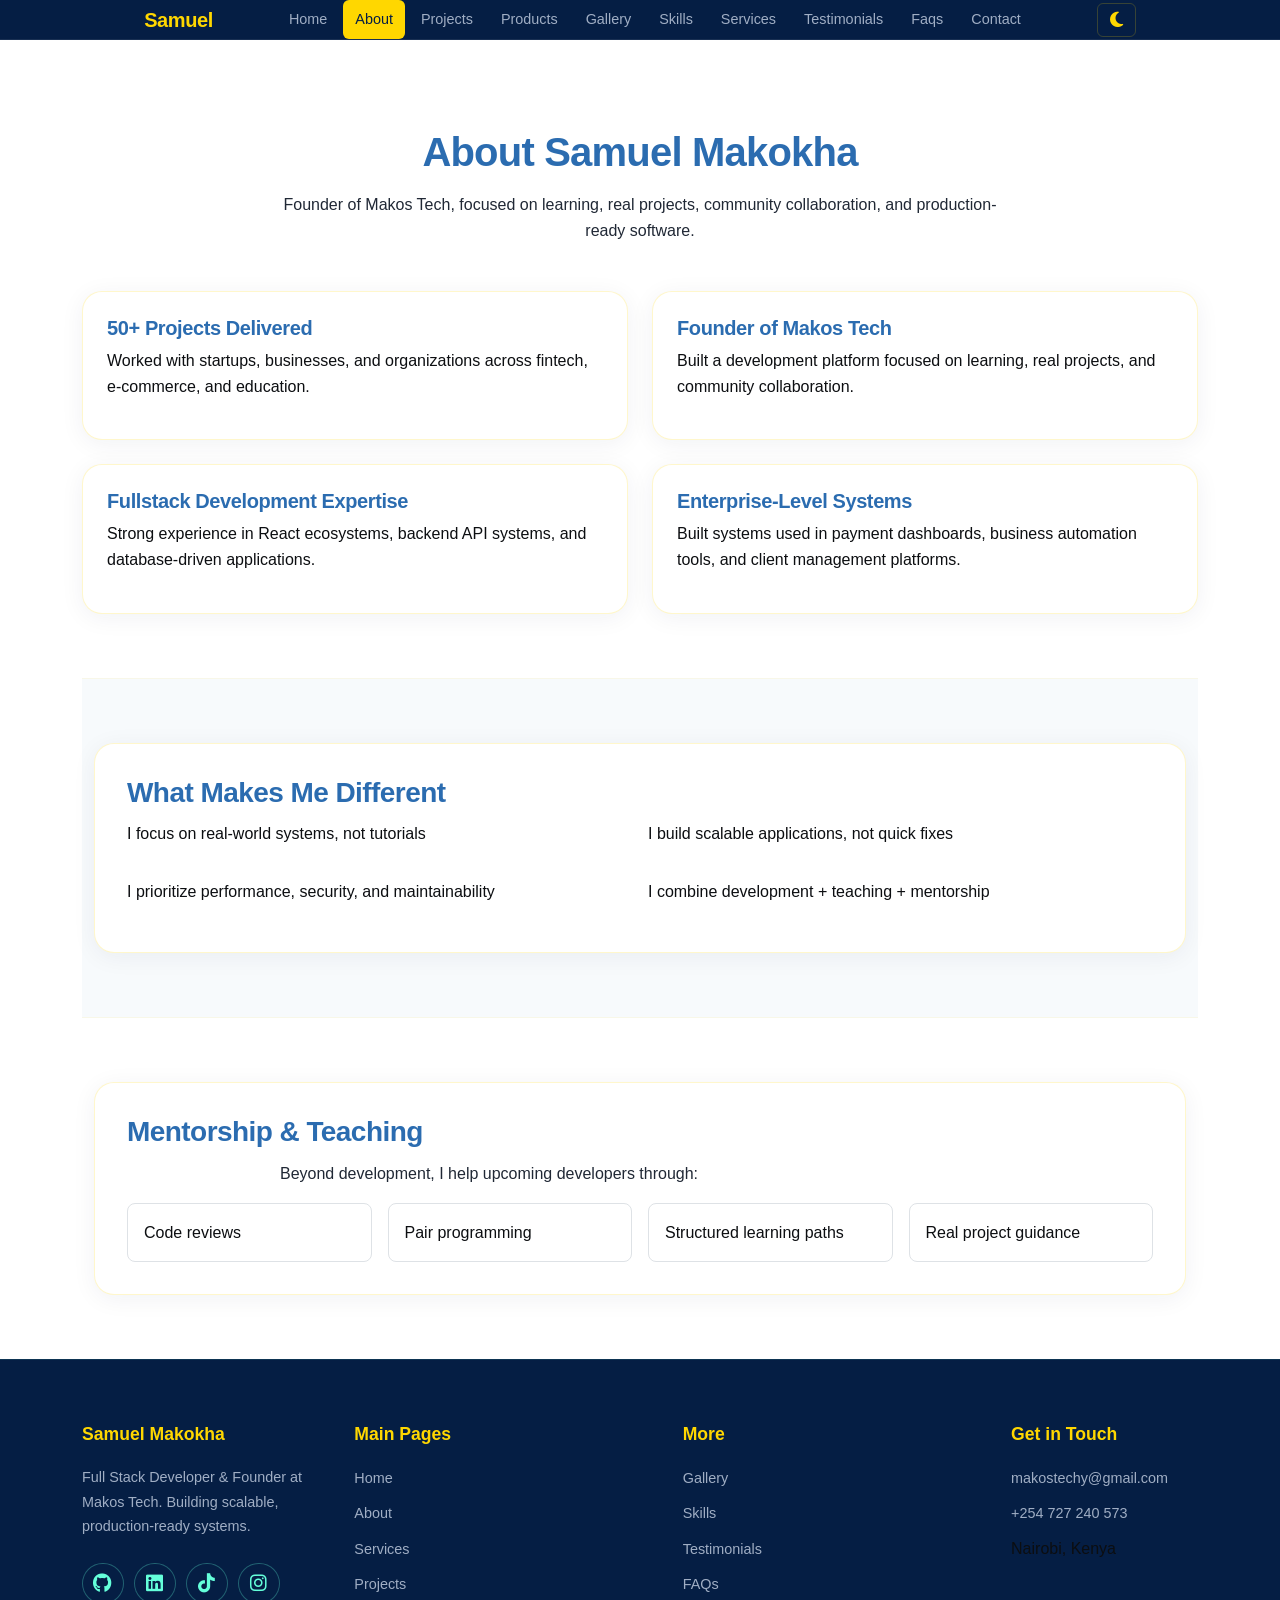
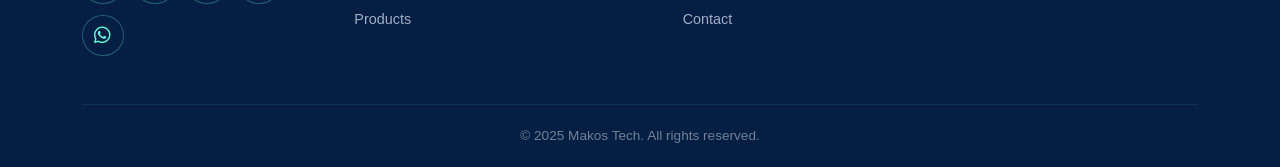
==== commit dcf264d3: "dark mode to override" ====
--- a/about.html
+++ b/about.html
@@ -39,36 +39,36 @@
     </div>
   </nav>
 
-  <main class="container mt-4">
+  <main class="container main-pad">
     <section class="section-block">
-      <div class="text-center mb-5">
-        <h1 class="section-heading display-5 mb-3">About Samuel Makokha</h1>
-        <p class="section-subtitle subtitle-box">Founder of Makos Tech, focused on learning, real projects, community collaboration, and production-ready software.</p>
+      <div class="section-header">
+        <h1 class="section-heading heading-xl">About Samuel Makokha</h1>
+        <p class="section-subtitle">Founder of Makos Tech, focused on learning, real projects, community collaboration, and production-ready software.</p>
       </div>
 
       <div class="row g-4">
         <div class="col-md-6">
-          <article class="soft-card p-4 h-100">
-            <h3 class="section-heading h5 mb-2">50+ Projects Delivered</h3>
-            <p class="mb-0">Worked with startups, businesses, and organizations across fintech, e-commerce, and education.</p>
+          <article class="soft-card card-pad card-fill">
+            <h3 class="section-heading heading-sm">50+ Projects Delivered</h3>
+            <p >Worked with startups, businesses, and organizations across fintech, e-commerce, and education.</p>
           </article>
         </div>
         <div class="col-md-6">
-          <article class="soft-card p-4 h-100">
-            <h3 class="section-heading h5 mb-2">Founder of Makos Tech</h3>
-            <p class="mb-0">Built a development platform focused on learning, real projects, and community collaboration.</p>
+          <article class="soft-card card-pad card-fill">
+            <h3 class="section-heading heading-sm">Founder of Makos Tech</h3>
+            <p >Built a development platform focused on learning, real projects, and community collaboration.</p>
           </article>
         </div>
         <div class="col-md-6">
-          <article class="soft-card p-4 h-100">
-            <h3 class="section-heading h5 mb-2">Fullstack Development Expertise</h3>
-            <p class="mb-0">Strong experience in React ecosystems, backend API systems, and database-driven applications.</p>
+          <article class="soft-card card-pad card-fill">
+            <h3 class="section-heading heading-sm">Fullstack Development Expertise</h3>
+            <p >Strong experience in React ecosystems, backend API systems, and database-driven applications.</p>
           </article>
         </div>
         <div class="col-md-6">
-          <article class="soft-card p-4 h-100">
-            <h3 class="section-heading h5 mb-2">Enterprise-Level Systems</h3>
-            <p class="mb-0">Built systems used in payment dashboards, business automation tools, and client management platforms.</p>
+          <article class="soft-card card-pad card-fill">
+            <h3 class="section-heading heading-sm">Enterprise-Level Systems</h3>
+            <p >Built systems used in payment dashboards, business automation tools, and client management platforms.</p>
           </article>
         </div>
       </div>
@@ -76,36 +76,36 @@
 
     <section class="section-block bg-blue-soft">
       <div class="container">
-        <div class="soft-card p-4 p-md-5 mx-auto">
-          <h2 class="section-heading h3 mb-4">What Makes Me Different</h2>
+        <div class="soft-card card-pad-lg">
+          <h2 class="section-heading heading-lg">What Makes Me Different</h2>
           <div class="row g-3">
             <div class="col-md-6">
-              <p class="mb-0">I focus on real-world systems, not tutorials</p>
+              <p >I focus on real-world systems, not tutorials</p>
             </div>
             <div class="col-md-6">
-              <p class="mb-0">I build scalable applications, not quick fixes</p>
+              <p >I build scalable applications, not quick fixes</p>
             </div>
             <div class="col-md-6">
-              <p class="mb-0">I prioritize performance, security, and maintainability</p>
+              <p >I prioritize performance, security, and maintainability</p>
             </div>
             <div class="col-md-6">
-              <p class="mb-0">I combine development + teaching + mentorship</p>
+              <p >I combine development + teaching + mentorship</p>
             </div>
           </div>
         </div>
       </div>
     </section>
 
-    <section class="section-block bg-white">
+    <section class="section-block section-light">
       <div class="container">
-        <div class="soft-card p-4 p-md-5 mx-auto">
-          <h2 class="section-heading h3 mb-4">Mentorship & Teaching</h2>
-          <p class="section-subtitle mb-4">Beyond development, I help upcoming developers through:</p>
+        <div class="soft-card card-pad-lg">
+          <h2 class="section-heading heading-lg">Mentorship & Teaching</h2>
+          <p class="section-subtitle">Beyond development, I help upcoming developers through:</p>
           <div class="row g-3">
-            <div class="col-md-6 col-lg-3"><div class="feature-card border rounded-3 p-3 h-100">Code reviews</div></div>
-            <div class="col-md-6 col-lg-3"><div class="feature-card border rounded-3 p-3 h-100">Pair programming</div></div>
-            <div class="col-md-6 col-lg-3"><div class="feature-card border rounded-3 p-3 h-100">Structured learning paths</div></div>
-            <div class="col-md-6 col-lg-3"><div class="feature-card border rounded-3 p-3 h-100">Real project guidance</div></div>
+            <div class="col-md-6 col-lg-3"><div class="feature-card border rounded-3 card-pad-sm card-fill">Code reviews</div></div>
+            <div class="col-md-6 col-lg-3"><div class="feature-card border rounded-3 card-pad-sm card-fill">Pair programming</div></div>
+            <div class="col-md-6 col-lg-3"><div class="feature-card border rounded-3 card-pad-sm card-fill">Structured learning paths</div></div>
+            <div class="col-md-6 col-lg-3"><div class="feature-card border rounded-3 card-pad-sm card-fill">Real project guidance</div></div>
           </div>
         </div>
       </div>
--- a/style.css
+++ b/style.css
@@ -153,6 +153,9 @@
 
 .section-subtitle {
   color: #202835;
+  margin-bottom: 1rem;
+  margin-inline: auto;
+  max-width: 720px;
 }
 
 /* ---I styled the hero section here--- */
@@ -214,6 +217,7 @@
   border-radius: 2rem;
   height: 100%;
   max-height: 420px;
+  margin-bottom: 1.5rem;
   object-fit: cover;
   width: 100%;
 }
@@ -319,11 +323,6 @@
 .fill-90 { width: 90%; }
 .fill-92 { width: 92%; }
 .fill-95 { width: 95%; }
-
-.subtitle-box {
-  margin-inline: auto;
-  max-width: 720px;
-}
 
 /* ---I added background and text utilities here--- */
 .bg-blue-soft {
@@ -832,3 +831,274 @@
 }
 
 /* ---I adjusted the toggle for mobile here--- */
+
+/* ---Semantic typography scale--- */
+.heading-xl {
+  font-size: 2.5rem;
+  font-weight: 800;
+  color: #2b6cb0;
+  letter-spacing: -0.02em;
+  margin-bottom: 1rem;
+}
+
+.heading-2xl {
+  font-size: 2rem;
+  font-weight: 700;
+  color: #2b6cb0;
+  margin-bottom: 0.75rem;
+}
+
+.heading-lg {
+  font-size: 1.75rem;
+  font-weight: 700;
+  color: #2b6cb0;
+  margin-bottom: 0.75rem;
+}
+
+.heading-md {
+  font-size: 1.5rem;
+  font-weight: 700;
+  color: #2b6cb0;
+  margin-bottom: 0.5rem;
+}
+
+.heading-sm {
+  font-size: 1.25rem;
+  font-weight: 700;
+  color: #2b6cb0;
+  margin-bottom: 0.5rem;
+}
+
+.heading-xs {
+  font-size: 1rem;
+  font-weight: 700;
+  color: #2b6cb0;
+  margin-bottom: 0.5rem;
+}
+
+.body-lead {
+  font-size: 1.25rem;
+  font-weight: 600;
+  color: #64ffda;
+  margin-bottom: 1rem;
+}
+
+.body-lg {
+  font-size: 1.25rem;
+  color: #1a202c;
+  margin-bottom: 1rem;
+}
+
+.body-md {
+  font-size: 1rem;
+  color: #1a202c;
+  margin-bottom: 0.75rem;
+}
+
+.body-muted-lg {
+  font-size: 1rem;
+  color: #a0aec4;
+  margin-bottom: 1.5rem;
+}
+
+.body-muted-sm {
+  font-size: 1rem;
+  color: #a0aec4;
+  margin-bottom: 1rem;
+}
+
+.text-accent {
+  color: #ffd700 !important;
+}
+
+.text-accent-sm {
+  font-size: 0.875rem;
+  color: #ffd700 !important;
+  font-weight: 700;
+  margin-top: 0.5rem;
+}
+
+.text-muted-body {
+  color: #a0aec4 !important;
+  margin-bottom: 1rem;
+}
+
+.text-detail {
+  font-size: 0.875rem;
+  color: #718096;
+  margin-bottom: 0.5rem;
+}
+
+/* ---Semantic layout utilities--- */
+.section-header {
+  text-align: center;
+  margin-bottom: 3rem;
+}
+
+.section-light {
+  background: #ffffff;
+}
+
+.section-spacer {
+  margin-top: 3rem;
+}
+
+.main-pad {
+  margin-top: 1.5rem;
+}
+
+.body-lead-gold {
+  font-size: 1.25rem;
+  font-weight: 600;
+  color: #ffd700;
+  margin-bottom: 1rem;
+}
+
+.mt-sm {
+  margin-top: 0.5rem;
+}
+
+.divider {
+  border: 0;
+  border-top: 1px solid rgba(255, 215, 0, 0.2);
+  margin: 1.5rem 0;
+}
+
+/* ---Semantic card utilities--- */
+.card-pad {
+  padding: 1.5rem;
+}
+
+.card-pad-sm {
+  padding: 1rem;
+}
+
+.card-pad-lg {
+  padding: 2rem;
+}
+
+@media (max-width: 768px) {
+  .card-pad-lg {
+    padding: 1.5rem;
+  }
+}
+
+.card-fill {
+  height: 100%;
+}
+
+/* ---Semantic badge utilities--- */
+.badge-light {
+  background: #f7fafc;
+  border: 1px solid rgba(255, 215, 0, 0.2);
+  color: #1a202c;
+}
+
+/* ---Semantic image utilities--- */
+.card-img {
+  max-width: 100%;
+  height: auto;
+  border-radius: 0.75rem;
+  margin-bottom: 1rem;
+}
+
+.img-frame {
+  background: #ffffff;
+  border: 1px solid #dee2e8;
+  border-radius: 0.75rem;
+  padding: 0.5rem;
+  display: inline-block;
+}
+
+/* ---Semantic flex utilities--- */
+.badge-group {
+  display: flex;
+  flex-wrap: wrap;
+  gap: 0.5rem;
+  margin-bottom: 1.5rem;
+}
+
+.cta-group {
+  display: flex;
+  flex-direction: column;
+  gap: 1rem;
+  justify-content: center;
+}
+
+@media (min-width: 768px) {
+  .cta-group {
+    flex-direction: row;
+  }
+}
+
+/* ---Semantic info utilities--- */
+.info-group {
+  margin-bottom: 1.5rem;
+}
+
+.info-label {
+  font-weight: 700;
+  margin-bottom: 0.25rem;
+}
+
+.text-link {
+  text-decoration: none;
+  color: #2b6cb0;
+}
+
+.text-link:hover {
+  color: #ffd700;
+}
+
+.client-name {
+  margin-bottom: 0.5rem;
+}
+
+.feature-title {
+  font-weight: 700;
+  margin-bottom: 0.5rem;
+}
+
+/* ---Dark mode overrides for semantic classes--- */
+body.dark-mode .heading-xl,
+body.dark-mode .heading-2xl,
+body.dark-mode .heading-lg,
+body.dark-mode .heading-md,
+body.dark-mode .heading-sm,
+body.dark-mode .heading-xs {
+  color: #64ffda;
+}
+
+body.dark-mode .body-lead {
+  color: #64ffda;
+}
+
+body.dark-mode .body-lg,
+body.dark-mode .body-md,
+body.dark-mode .text-muted-body,
+body.dark-mode .body-muted-lg,
+body.dark-mode .body-muted-sm {
+  color: #e2e8f0 !important;
+}
+
+body.dark-mode .text-accent {
+  color: #ffd700 !important;
+}
+
+body.dark-mode .text-accent-sm {
+  color: #ffd700 !important;
+}
+
+body.dark-mode .badge-light {
+  background: rgba(100, 255, 218, 0.1);
+  border-color: rgba(100, 255, 218, 0.3);
+  color: #64ffda;
+}
+
+body.dark-mode .body-lead-gold {
+  color: #ffd700;
+}
+
+body.dark-mode .divider {
+  border-top-color: rgba(100, 255, 218, 0.3);
+}
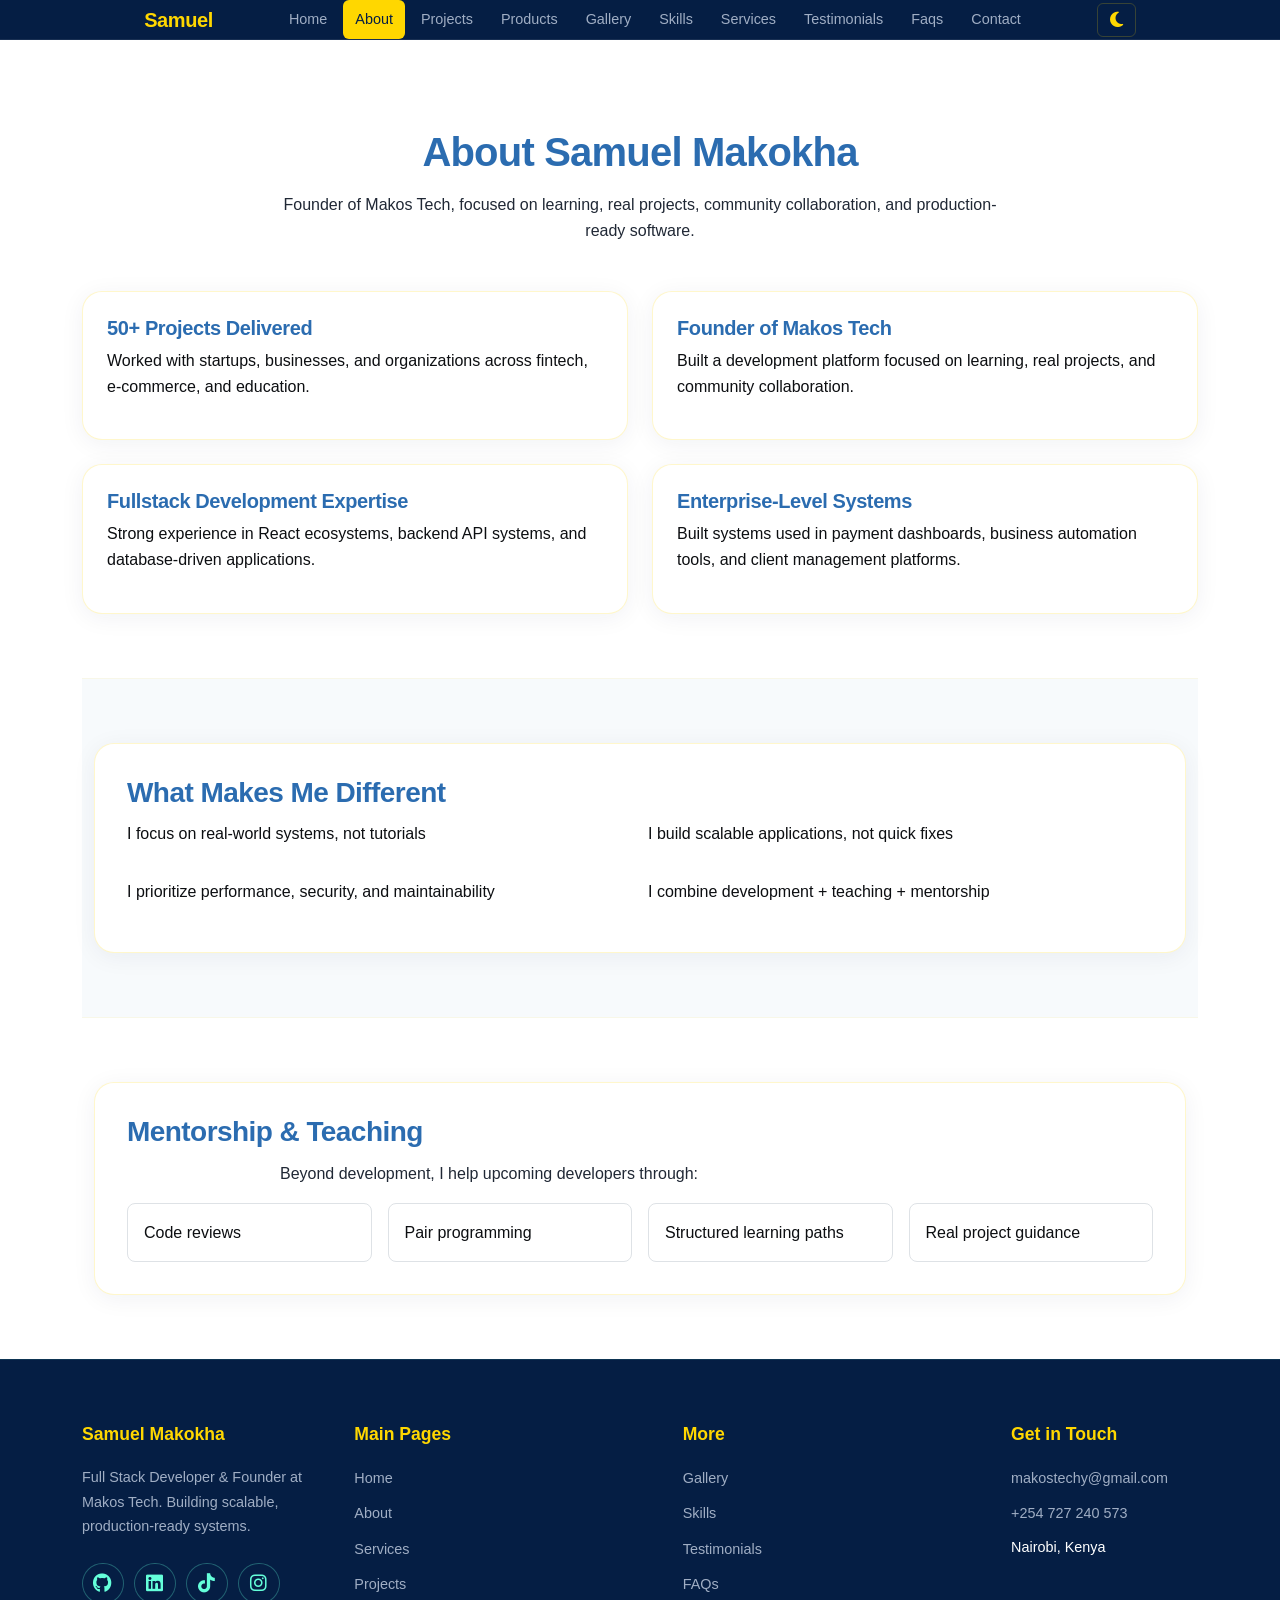
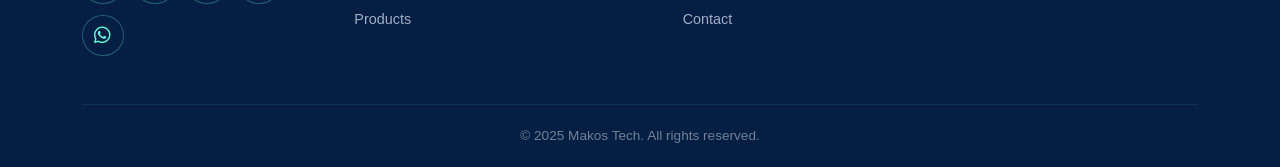
==== commit 761b5489: "made some subtitle more visible" ====
--- a/about.html
+++ b/about.html
@@ -154,7 +154,7 @@
           <ul class="footer-links">
             <li><a href="mailto:makostechy@gmail.com">makostechy@gmail.com</a></li>
             <li><a href="tel:+254727240573">+254 727 240 573</a></li>
-            <li>Nairobi, Kenya</li>
+            <li class="footer-item">Nairobi, Kenya</li>
           </ul>
         </div>
       </div>
--- a/style.css
+++ b/style.css
@@ -590,6 +590,12 @@
 .footer-links li a:hover {
   color: #64ffda;
   padding-left: 4px;
+}
+
+.footer-item {
+  color: #ffffff;
+  font-size: 0.9rem;
+  margin-bottom: 0.6rem;
 }
 
 .footer-bottom {
@@ -767,6 +773,10 @@
   color: #cbd5e0;
 }
 
+body.dark-mode .footer-item {
+  color: #e2e8f0;
+}
+
 body.dark-mode .nav-link:hover,
 body.dark-mode .nav-link:focus {
   background: rgba(100, 255, 218, 0.1);
@@ -1002,6 +1012,14 @@
   margin-bottom: 1rem;
 }
 
+.card-img-sm {
+  max-width: 80%;
+  max-height: 140px;
+  height: auto;
+  object-fit: contain;
+  margin: 0 auto 1rem;
+}
+
 .img-frame {
   background: #ffffff;
   border: 1px solid #dee2e8;
